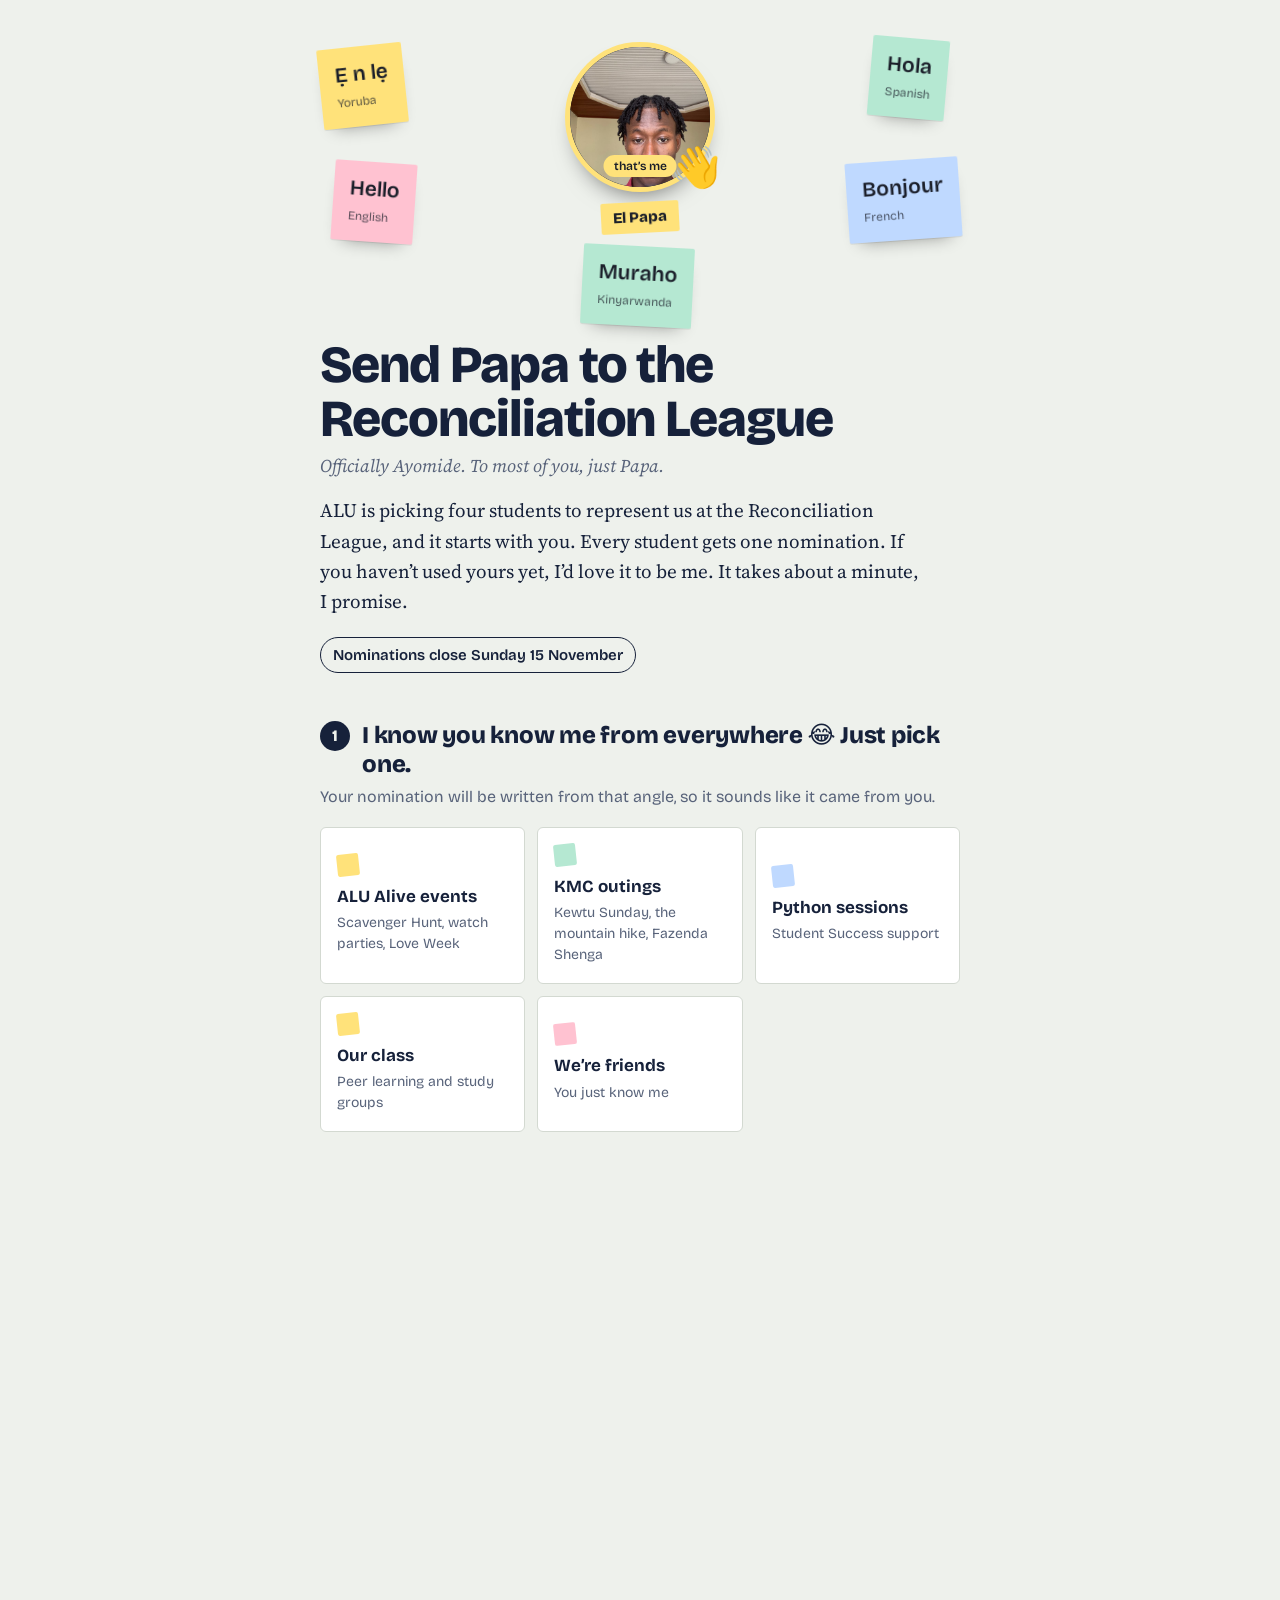
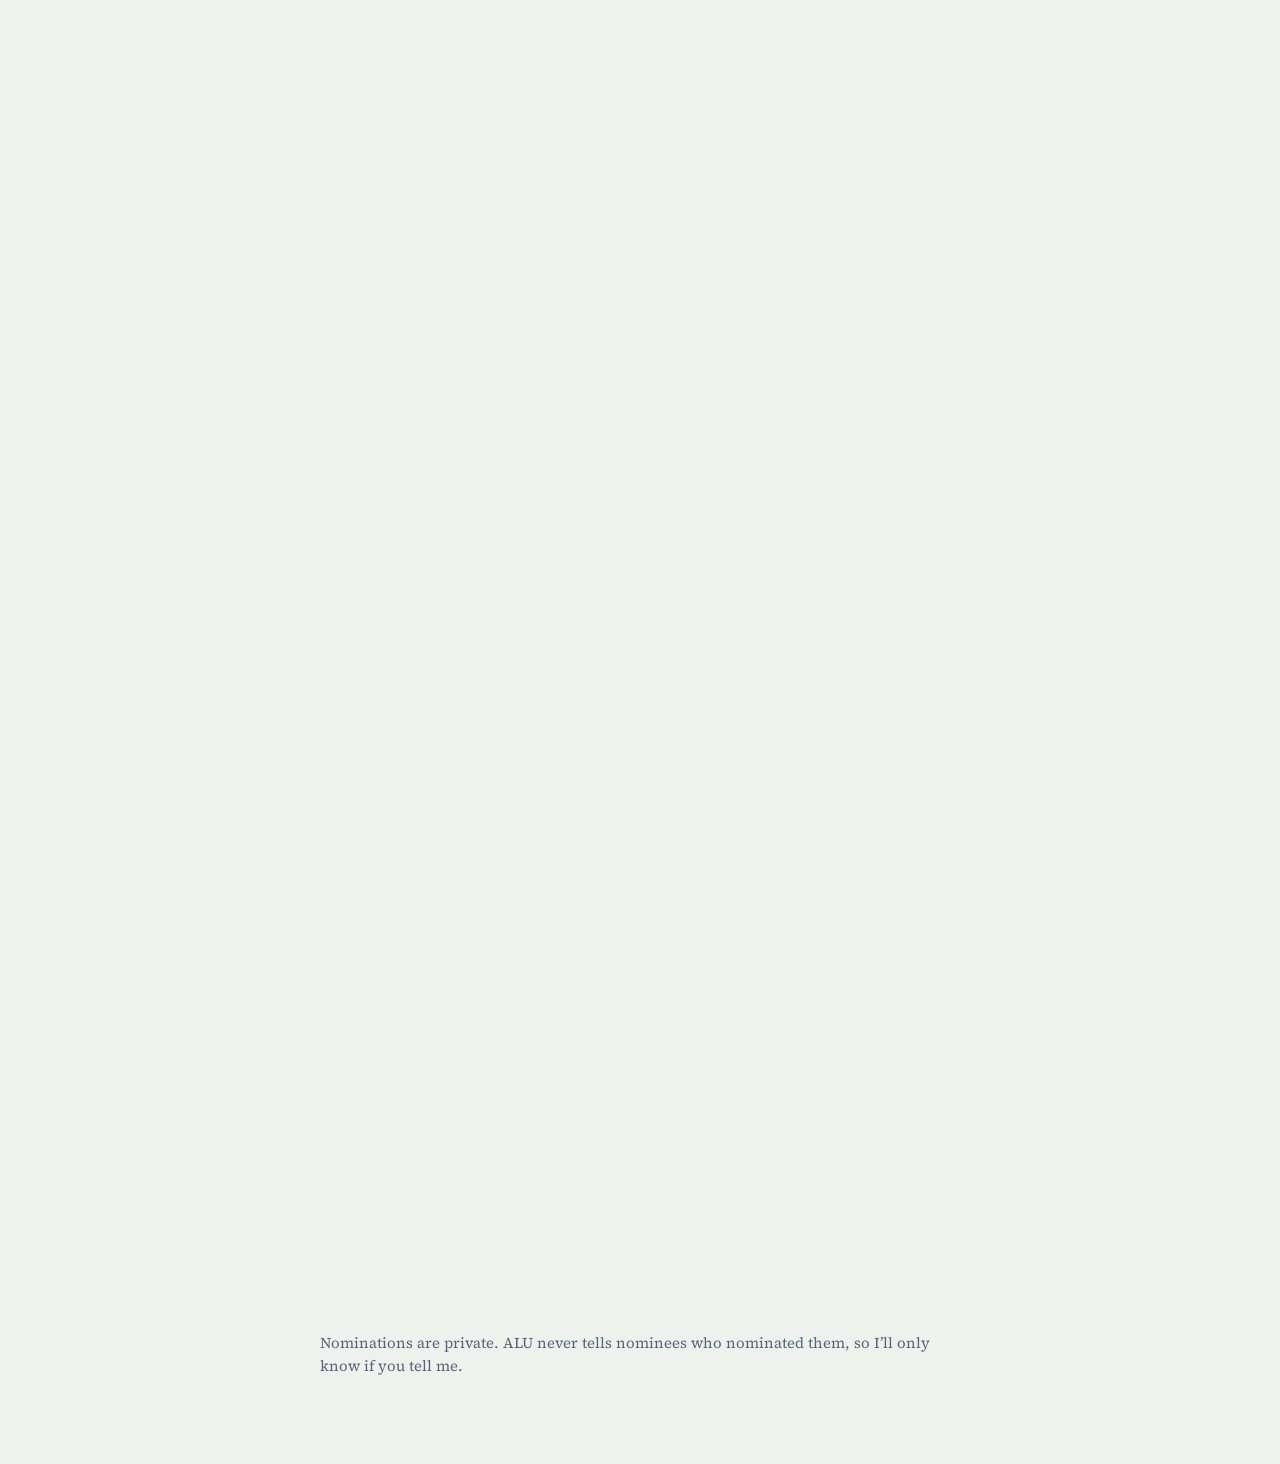
==== index.html @ b4399fe0 "first commit" ====
<!doctype html>
<html lang="en">
<head>
<meta charset="utf-8">
<meta name="viewport" content="width=device-width, initial-scale=1, viewport-fit=cover">
<title>Send Papa to the Reconciliation League</title>
<meta name="description" content="Nominate Ayomide (Papa) for ALU’s Reconciliation League Fellowship. Takes about a minute.">
<link rel="icon" href="data:image/svg+xml,<svg xmlns='http://www.w3.org/2000/svg' viewBox='0 0 100 100'><text y='.9em' font-size='90'>🌉</text></svg>">
<link rel="preconnect" href="https://fonts.googleapis.com">
<link rel="preconnect" href="https://fonts.gstatic.com" crossorigin>
<link href="https://fonts.googleapis.com/css2?family=Bricolage+Grotesque:opsz,wght@12..96,400;12..96,600;12..96,800&family=Source+Serif+4:ital,opsz,wght@0,8..60,400;0,8..60,600;1,8..60,400&display=swap" rel="stylesheet">
<link rel="stylesheet" href="style.css">
</head>
<body>
<main class="wrap">
  <div class="wall" aria-hidden="true">
    <div class="note n1">Ẹ n lẹ<small>Yoruba</small></div>
    <div class="note n2">Hello<small>English</small></div>
    <div class="note n3">Hola<small>Spanish</small></div>
    <div class="note n4">Bonjour<small>French</small></div>
    <div class="note n5">Muraho<small>Kinyarwanda</small></div>
    <div class="papa">
      <div class="face" id="face"><span class="initial">Papa<small>that’s me</small></span></div>
      <div class="wave">👋</div>
      <span class="tag">El Papa</span>
    </div>
  </div>

  <h1>Send Papa to the Reconciliation League</h1>
  <p class="aka">Officially Ayomide. To most of you, just Papa.</p>
  <p class="lede">ALU is picking four students to represent us at the Reconciliation League, and it starts with you. Every student gets one nomination. If you haven’t used yours yet, I’d love it to be me. It takes about a minute, I promise.</p>
  <span class="deadline">Nominations close Sunday 15 November</span>

  <section id="s1">
    <h2><span class="step">1</span>I know you know me from everywhere 😂 Just pick one.</h2>
    <p class="hint">Your nomination will be written from that angle, so it sounds like it came from you.</p>
    <div class="groups" id="groups"></div>
  </section>

  <section id="s2" class="locked" aria-disabled="true">
    <h2><span class="step">2</span>Your nomination is ready</h2>
    <p class="hint">This is the text you’ll paste into the form. <b>It’s good to go as it is.</b> If you want it to sound more like you, tap the text and change anything you like. Just keep it between 100 and 150 words. The counter below keeps track for you.</p>
    <label for="essay" class="sr">Your nomination text</label>
    <textarea id="essay" spellcheck="true"></textarea>
    <div class="meta">
      <span class="count" id="count" aria-live="polite">0 words</span>
      <button class="link" id="reset" type="button">Undo my changes</button>
    </div>
  </section>

  <section id="s3" class="locked" aria-disabled="true">
    <h2><span class="step">3</span>Now nominate me</h2>
    <ol class="how">
      <li><b>Tap the green button.</b> It copies your nomination and opens ALU’s nomination form in a new tab.</li>
      <li><b>The form will ask you to sign in.</b> Use your ALU student email, the one ending in @alustudent.com. Only students can nominate, so a personal email won’t work.</li>
      <li><b>Fill in my details.</b> Come back to this tab and use the copy buttons below for my name, email and year.</li>
      <li><b>Paste your nomination</b> into the box that asks why you’re nominating me, then submit.</li>
    </ol>
    <a class="cta" id="go" href="https://alu.tfaforms.net/368" target="_blank" rel="noopener">
      Copy my nomination and open the form
      <small>Opens in a new tab. Keep this one open for my details.</small>
    </a>

    <div class="fields" id="fields">
      <p class="fields-title">My details for the form</p>
    </div>

    <div class="after"><button class="ghost" id="done" type="button">Done! I nominated Papa</button></div>

    <div class="thanks" id="thanks" role="status">
      <h3>Ẹ ṣé gan!</h3>
      <p>That’s “thank you so much” in Yoruba, and I mean it. If I make the top ten, you’ll have been part of it.</p>
      <p>Papa</p>
    </div>

    <div class="deans" id="deans">
      <h2>Got two more minutes? 🎓 Nominate me for the Dean’s List too</h2>
      <p>Totally optional. It’s a separate nomination, open until 20 December, and I’ve set it up the same easy way.</p>
      <div class="row">
        <a class="btn2" id="deansLink" href="deans.html">Nominate Papa for the Dean’s List</a>
      </div>
    </div>
  </section>

  <p class="privacy">Nominations are private. ALU never tells nominees who nominated them, so I’ll only know if you tell me.</p>
</main>
<div class="toast" id="toast" role="status" aria-live="polite"></div>
<script src="shared.js"></script>
<script src="script.js"></script>
</body>
</html>
---- style.css ----
:root{
  --bg:#EEF1EC; --surface:#FFFFFF; --ink:#16213A; --muted:#58637A; --line:#D3D9D1;
  --accent:#1F5F4A; --accent-ink:#FFFFFF; --warn:#A33A2B;
  --note-y:#FFE27A; --note-p:#FFC2D1; --note-m:#B5E8D2; --note-b:#BFD9FF; --note-ink:#1B1F2A;
  --display:"Bricolage Grotesque", "Avenir Next", "Segoe UI", system-ui, sans-serif;
  --serif:"Source Serif 4", Georgia, "Times New Roman", serif;
  color-scheme: light;
  box-sizing:border-box;
  padding-top:env(safe-area-inset-top,0px);
  padding-bottom:env(safe-area-inset-bottom,0px);
}
@media (prefers-color-scheme: dark){
  :root:not([data-theme="light"]){
    --bg:#111924; --surface:#1A2433; --ink:#EAF0F7; --muted:#A3AEC0; --line:#2C384D;
    --accent:#62C9A3; --accent-ink:#0C1A14; --warn:#FF8E7C;
    --note-y:#EED46E; --note-p:#EDB2C1; --note-m:#A6D9C3; --note-b:#AFCAEE;
    color-scheme: dark;
  }
}
:root[data-theme="dark"]{
  --bg:#111924; --surface:#1A2433; --ink:#EAF0F7; --muted:#A3AEC0; --line:#2C384D;
  --accent:#62C9A3; --accent-ink:#0C1A14; --warn:#FF8E7C;
  --note-y:#EED46E; --note-p:#EDB2C1; --note-m:#A6D9C3; --note-b:#AFCAEE;
  color-scheme: dark;
}
*,*::before,*::after{box-sizing:inherit}
html{scroll-padding-top:env(safe-area-inset-top,0px)}
body{margin:0;background:var(--bg);color:var(--ink);font-family:var(--display);font-size:17px;line-height:1.5;-webkit-font-smoothing:antialiased;overflow-x:hidden}
.wrap{max-width:680px;margin:0 auto;padding:28px 20px 72px}

/* Hero: hello wall with Papa in the middle */
.wall{position:relative;height:280px;margin:4px 0 26px}
.note{position:absolute;padding:12px 16px 16px;background:var(--note-y);color:var(--note-ink);font-weight:600;font-size:21px;box-shadow:0 1px 0 rgba(0,0,0,.08),0 10px 18px -12px rgba(0,0,0,.45);border-radius:2px;--r:0deg;transform:rotate(var(--r))}
.note small{display:block;font-weight:400;font-size:12px;opacity:.7;margin-top:2px}
.n1{left:0;top:14px;--r:-6deg}
.n2{left:2%;top:130px;background:var(--note-p);--r:4deg}
.n3{right:2%;top:6px;background:var(--note-m);--r:5deg}
.n4{right:0;top:128px;background:var(--note-b);--r:-4deg}
.n5{left:calc(50% - 58px);top:214px;background:var(--note-m);--r:3deg}
.papa{position:absolute;left:50%;top:10px;translate:-50% 0;text-align:center;width:170px}
.face{width:150px;height:150px;margin:0 auto;border-radius:50%;background:var(--ink);color:var(--bg);display:grid;place-items:center;overflow:hidden;border:5px solid var(--note-y);box-shadow:0 14px 24px -14px rgba(0,0,0,.6);position:relative}
.face img{width:100%;height:100%;object-fit:cover}
.face .me{position:absolute;left:50%;bottom:10px;translate:-50% 0;padding:2px 10px;border-radius:999px;background:var(--note-y);color:var(--note-ink);font-size:12px;font-weight:600;white-space:nowrap}
.face .initial{font-size:44px;font-weight:800;letter-spacing:-.03em;line-height:1}
.face .initial small{display:block;font-size:13px;font-weight:600;letter-spacing:0;opacity:.75;margin-top:4px}
.wave{position:absolute;right:4px;top:96px;font-size:40px;transform-origin:70% 80%}
.tag{display:inline-block;margin-top:10px;padding:4px 12px;background:var(--note-y);color:var(--note-ink);font-weight:800;font-size:15px;transform:rotate(-3deg);border-radius:2px}
@media (prefers-reduced-motion: no-preference){
  .note{animation:stick .5s cubic-bezier(.2,1.4,.4,1) both, sway 5s ease-in-out .6s infinite}
  .n2{animation-delay:.12s,.9s}.n3{animation-delay:.24s,1.3s}.n4{animation-delay:.36s,1.7s}.n5{animation-delay:.48s,2.1s}
  .papa{animation:pop .6s cubic-bezier(.2,1.5,.4,1) .45s both}
  .face{animation:bob 3.2s ease-in-out 1.1s infinite}
  .wave{animation:wave 1.6s ease-in-out 1.2s infinite}
  @keyframes stick{from{opacity:0;translate:0 -18px;scale:1.08}to{opacity:1;translate:0 0;scale:1}}
  @keyframes sway{0%,100%{transform:rotate(var(--r))}50%{transform:rotate(calc(var(--r) * -0.4))}}
  @keyframes pop{from{opacity:0;scale:.6}to{opacity:1;scale:1}}
  @keyframes bob{0%,100%{translate:0 0}50%{translate:0 -6px}}
  @keyframes wave{0%,60%,100%{rotate:0deg}10%,30%{rotate:18deg}20%,40%{rotate:-10deg}}
}
@media (max-width:520px){
  .wall{height:330px}
  .note{font-size:17px;padding:9px 11px 12px}
  .n1{top:0}.n2{top:214px;left:0}.n3{top:0}.n4{top:214px}.n5{top:262px;left:calc(50% - 48px)}
  .papa{top:30px}
}

h1{font-size:clamp(34px,7vw,52px);line-height:1.04;font-weight:800;letter-spacing:-.02em;margin:0 0 6px}
.aka{font-family:var(--serif);font-style:italic;color:var(--muted);margin:0 0 16px;font-size:18px}
.lede{font-family:var(--serif);font-size:19px;line-height:1.6;margin:0 0 10px;max-width:60ch}
.deadline{display:inline-block;margin-top:10px;padding:6px 12px;border:1.5px solid var(--ink);border-radius:999px;font-weight:600;font-size:15px}

section{margin-top:48px}
h2{font-size:24px;font-weight:800;letter-spacing:-.01em;margin:0 0 6px;display:flex;gap:12px;align-items:baseline;line-height:1.2}
h2 .step{flex:none;display:inline-grid;place-items:center;width:30px;height:30px;border-radius:50%;background:var(--ink);color:var(--bg);font-size:16px;transform:translateY(-2px)}
.hint{color:var(--muted);margin:0 0 18px;font-size:16px;max-width:62ch}
.hint b{color:var(--ink)}

/* Group picker */
.groups{display:grid;grid-template-columns:repeat(auto-fill,minmax(190px,1fr));gap:12px}
.group{all:unset;cursor:pointer;display:block;padding:16px 16px 18px;background:var(--surface);border:1.5px solid var(--line);border-radius:6px;transition:transform .15s,border-color .15s}
.group strong{display:block;font-size:17px;line-height:1.3}
.group span{display:block;font-size:14px;color:var(--muted);margin-top:4px}
.group::before{content:"";display:block;width:22px;height:22px;background:var(--c);margin-bottom:10px;border-radius:2px;transform:rotate(-6deg)}
.group:hover{border-color:var(--ink)}
.group:focus-visible{outline:3px solid var(--accent);outline-offset:2px}
.group[aria-pressed="true"]{background:var(--c);color:var(--note-ink);border-color:var(--c);transform:rotate(-1deg)}
.group[aria-pressed="true"] span{color:var(--note-ink);opacity:.75}
.group[aria-pressed="true"]::before{background:var(--note-ink)}

.locked{opacity:.4;pointer-events:none;filter:saturate(.5)}

/* Essay */
textarea{width:100%;min-height:330px;padding:20px;border:1.5px solid var(--line);border-radius:6px;background:var(--surface);color:var(--ink);font-family:var(--serif);font-size:17px;line-height:1.65;resize:vertical}
textarea:focus-visible{outline:3px solid var(--accent);outline-offset:2px;border-color:transparent}
.meta{display:flex;justify-content:space-between;align-items:center;gap:12px;margin-top:8px;font-size:15px;color:var(--muted);flex-wrap:wrap}
.count.bad{color:var(--warn);font-weight:600}
.link{all:unset;cursor:pointer;color:var(--ink);text-decoration:underline;text-underline-offset:3px}
.link:focus-visible{outline:2px solid var(--accent);outline-offset:2px}

/* How-to steps */
.how{margin:0 0 22px;padding:0;list-style:none;counter-reset:how}
.how li{counter-increment:how;position:relative;padding:0 0 12px 40px;font-size:16px;line-height:1.5}
.how li::before{content:counter(how);position:absolute;left:0;top:0;width:26px;height:26px;border-radius:50%;border:1.5px solid var(--ink);display:grid;place-items:center;font-weight:600;font-size:14px}
.how b{font-weight:600}

/* Copy rows */
.fields{display:grid;gap:8px;margin:22px 0 20px}
.fields-title{font-weight:600;margin:0}
.field{display:flex;align-items:center;justify-content:space-between;gap:12px;padding:12px 14px;background:var(--surface);border:1.5px solid var(--line);border-radius:6px}
.field em{font-style:normal;color:var(--muted);font-size:14px;display:block}
.field b{font-weight:600;font-size:17px;word-break:break-word}
.chip{all:unset;cursor:pointer;flex:none;padding:7px 14px;border-radius:999px;border:1.5px solid var(--ink);font-weight:600;font-size:14px}
.chip:focus-visible{outline:3px solid var(--accent);outline-offset:2px}
.chip.ok{background:var(--accent);border-color:var(--accent);color:var(--accent-ink)}

.cta{display:block;text-align:center;text-decoration:none;padding:18px 22px;border-radius:8px;background:var(--accent);color:var(--accent-ink);font-weight:800;font-size:19px}
.cta:focus-visible{outline:3px solid var(--ink);outline-offset:3px}
.cta small{display:block;font-weight:400;font-size:14px;opacity:.85;margin-top:2px}
.after{margin-top:22px;text-align:center}
.ghost{all:unset;cursor:pointer;padding:12px 20px;border-radius:8px;border:1.5px solid var(--ink);font-weight:600}
.ghost:focus-visible{outline:3px solid var(--accent);outline-offset:2px}

/* Thanks */
.thanks{display:none;margin-top:30px;padding:28px 24px 30px;background:var(--note-y);color:var(--note-ink);transform:rotate(-1deg);border-radius:2px;box-shadow:0 14px 26px -16px rgba(0,0,0,.5)}
.thanks.show{display:block}
.thanks h3{margin:0 0 8px;font-size:28px;font-weight:800}
.thanks p{font-family:var(--serif);margin:0 0 8px;font-size:18px}
.confetti{position:fixed;top:-12px;width:10px;height:14px;pointer-events:none;z-index:20;border-radius:1px;animation:fall linear forwards}
@keyframes fall{to{transform:translate3d(var(--dx),110vh,0) rotate(var(--rot))}}

.privacy{margin-top:40px;color:var(--muted);font-size:15px;font-family:var(--serif)}
.toast{position:fixed;left:50%;bottom:calc(20px + env(safe-area-inset-bottom,0px));translate:-50% 0;background:var(--ink);color:var(--bg);padding:10px 18px;border-radius:999px;font-weight:600;font-size:15px;opacity:0;pointer-events:none;transition:opacity .2s;z-index:30;max-width:90vw;text-align:center}
.toast.show{opacity:1}
.sr{position:absolute;left:-9999px}

/* Dean's List (optional) */
.deans{margin-top:44px;padding:22px 20px 24px;background:var(--surface);border:1.5px dashed var(--line);border-radius:8px}
.deans h2{font-size:21px}
.deans p{color:var(--muted);font-size:16px;margin:0 0 14px}
.deans textarea{min-height:260px;font-size:16px}
.deans .row{display:flex;gap:10px;flex-wrap:wrap;margin-top:12px}
.deans .soon{color:var(--muted);font-size:15px;align-self:center}
.btn2{all:unset;cursor:pointer;padding:11px 18px;border-radius:8px;background:var(--ink);color:var(--bg);font-weight:600;text-decoration:none}
.btn2:focus-visible{outline:3px solid var(--accent);outline-offset:2px}
.deans .empty{font-style:italic}

/* Stats page */
.stat-big{font-size:clamp(64px,18vw,120px);font-weight:800;line-height:1;letter-spacing:-.04em;margin:10px 0 4px}
.stat-list{display:grid;gap:8px;margin-top:24px}
.stat-row{display:flex;justify-content:space-between;padding:12px 14px;background:var(--surface);border:1.5px solid var(--line);border-radius:6px}
.stat-row b{font-size:18px}
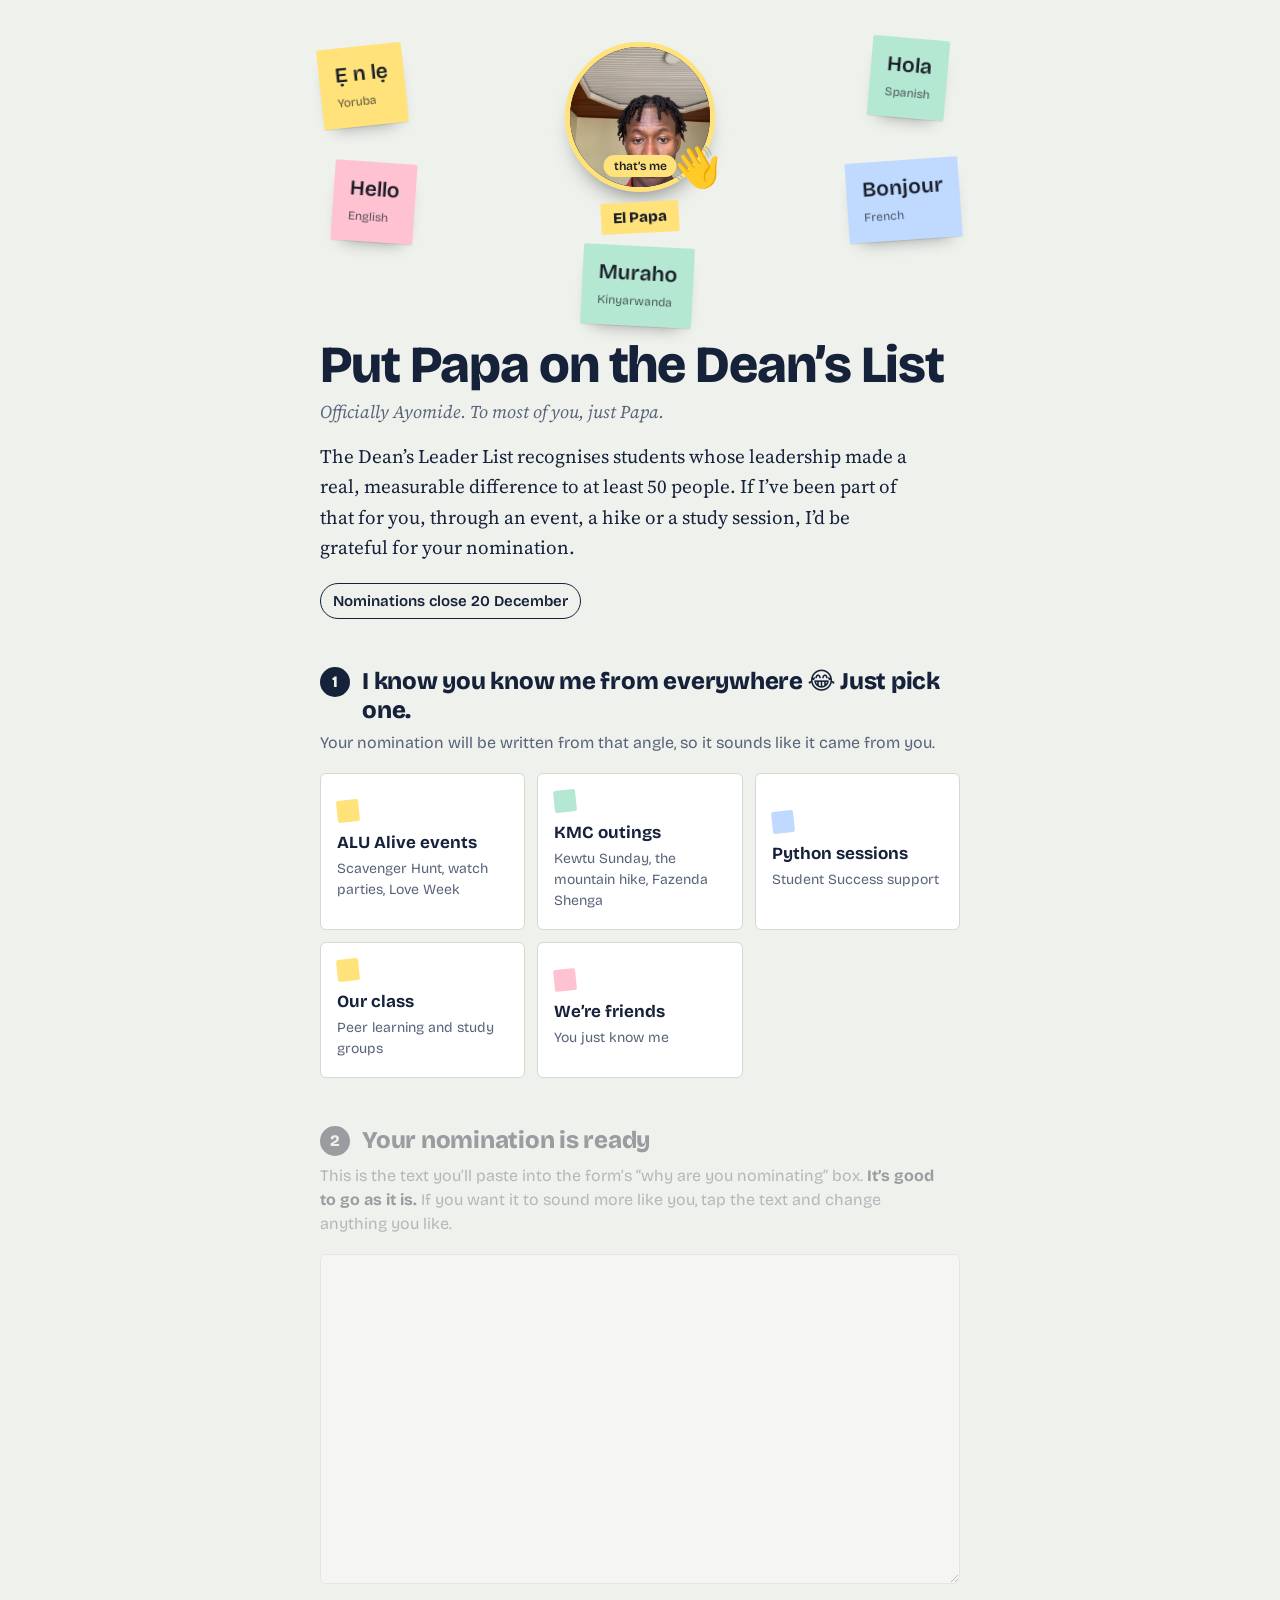
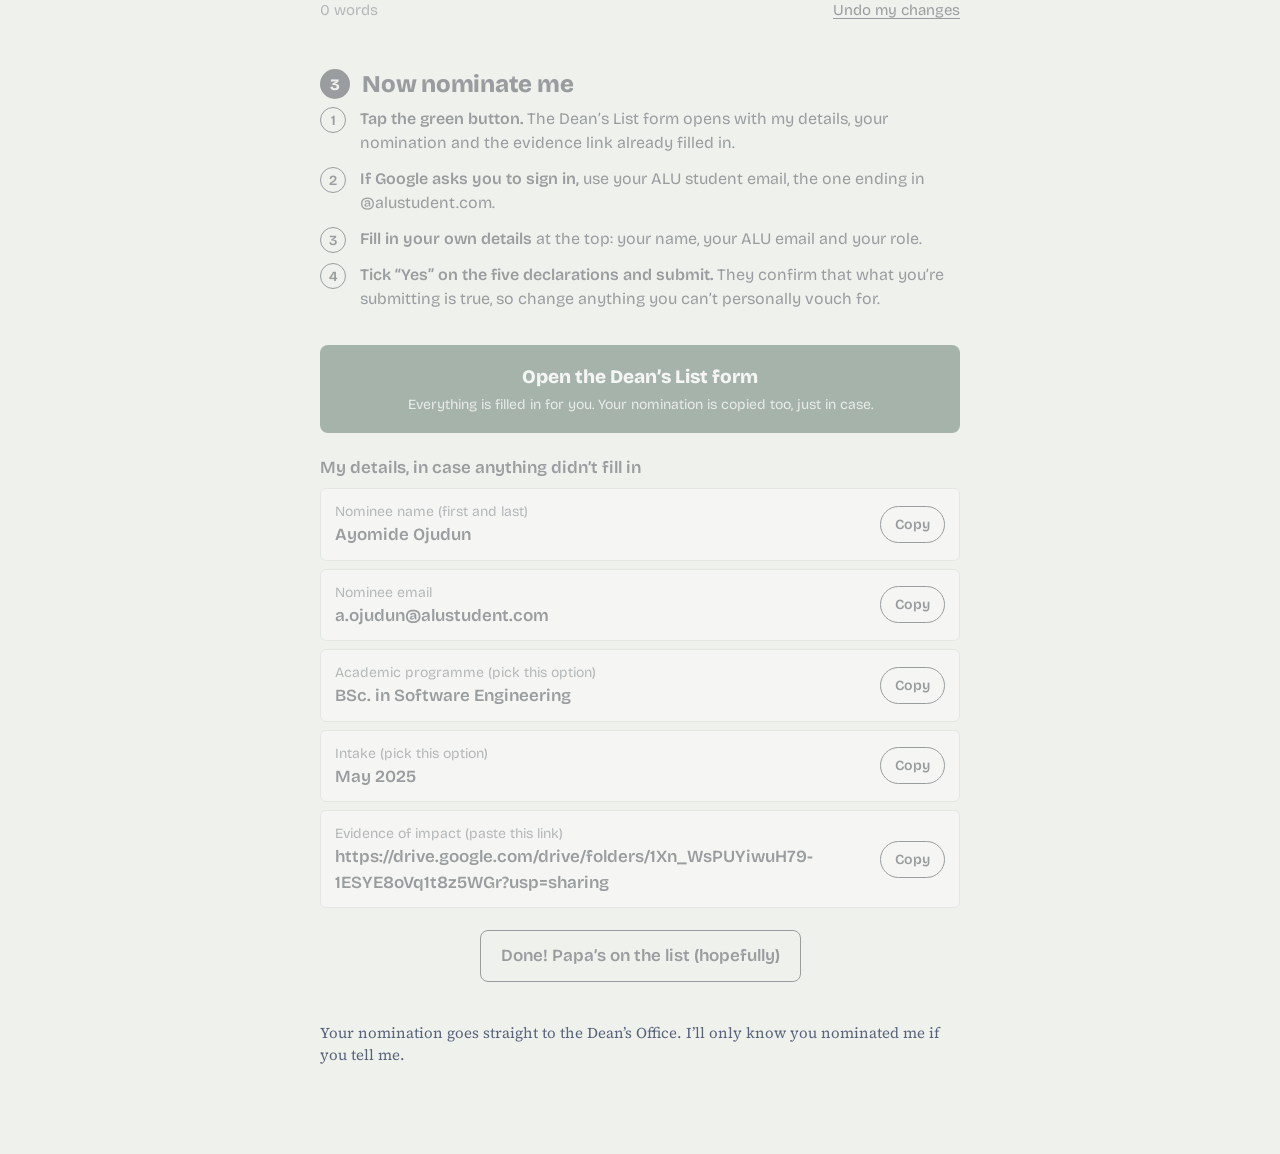
==== commit 71ab17d3: "taliored to deanlist" ====
--- a/index.html
+++ b/index.html
@@ -3,9 +3,9 @@
 <head>
 <meta charset="utf-8">
 <meta name="viewport" content="width=device-width, initial-scale=1, viewport-fit=cover">
-<title>Send Papa to the Reconciliation League</title>
-<meta name="description" content="Nominate Ayomide (Papa) for ALU’s Reconciliation League Fellowship. Takes about a minute.">
-<link rel="icon" href="data:image/svg+xml,<svg xmlns='http://www.w3.org/2000/svg' viewBox='0 0 100 100'><text y='.9em' font-size='90'>🌉</text></svg>">
+<title>Papa for the Dean’s List</title>
+<meta name="description" content="Nominate Ayomide (Papa) for ALU’s Dean’s Leader List. Takes about two minutes.">
+<link rel="icon" href="data:image/svg+xml,<svg xmlns='http://www.w3.org/2000/svg' viewBox='0 0 100 100'><text y='.9em' font-size='90'>🎓</text></svg>">
 <link rel="preconnect" href="https://fonts.googleapis.com">
 <link rel="preconnect" href="https://fonts.gstatic.com" crossorigin>
 <link href="https://fonts.googleapis.com/css2?family=Bricolage+Grotesque:opsz,wght@12..96,400;12..96,600;12..96,800&family=Source+Serif+4:ital,opsz,wght@0,8..60,400;0,8..60,600;1,8..60,400&display=swap" rel="stylesheet">
@@ -26,10 +26,10 @@
     </div>
   </div>
 
-  <h1>Send Papa to the Reconciliation League</h1>
+  <h1>Put Papa on the Dean’s List</h1>
   <p class="aka">Officially Ayomide. To most of you, just Papa.</p>
-  <p class="lede">ALU is picking four students to represent us at the Reconciliation League, and it starts with you. Every student gets one nomination. If you haven’t used yours yet, I’d love it to be me. It takes about a minute, I promise.</p>
-  <span class="deadline">Nominations close Sunday 15 November</span>
+  <p class="lede">The Dean’s Leader List recognises students whose leadership made a real, measurable difference to at least 50 people. If I’ve been part of that for you, through an event, a hike or a study session, I’d be grateful for your nomination.</p>
+  <span class="deadline">Nominations close 20 December</span>
 
   <section id="s1">
     <h2><span class="step">1</span>I know you know me from everywhere 😂 Just pick one.</h2>
@@ -39,7 +39,7 @@
 
   <section id="s2" class="locked" aria-disabled="true">
     <h2><span class="step">2</span>Your nomination is ready</h2>
-    <p class="hint">This is the text you’ll paste into the form. <b>It’s good to go as it is.</b> If you want it to sound more like you, tap the text and change anything you like. Just keep it between 100 and 150 words. The counter below keeps track for you.</p>
+    <p class="hint">This is the text you’ll paste into the form’s “why are you nominating” box. <b>It’s good to go as it is.</b> If you want it to sound more like you, tap the text and change anything you like.</p>
     <label for="essay" class="sr">Your nomination text</label>
     <textarea id="essay" spellcheck="true"></textarea>
     <div class="meta">
@@ -51,38 +51,31 @@
   <section id="s3" class="locked" aria-disabled="true">
     <h2><span class="step">3</span>Now nominate me</h2>
     <ol class="how">
-      <li><b>Tap the green button.</b> It copies your nomination and opens ALU’s nomination form in a new tab.</li>
-      <li><b>The form will ask you to sign in.</b> Use your ALU student email, the one ending in @alustudent.com. Only students can nominate, so a personal email won’t work.</li>
-      <li><b>Fill in my details.</b> Come back to this tab and use the copy buttons below for my name, email and year.</li>
-      <li><b>Paste your nomination</b> into the box that asks why you’re nominating me, then submit.</li>
+      <li><b>Tap the green button.</b> The Dean’s List form opens with my details, your nomination and the evidence link already filled in.</li>
+      <li><b>If Google asks you to sign in,</b> use your ALU student email, the one ending in @alustudent.com.</li>
+      <li><b>Fill in your own details</b> at the top: your name, your ALU email and your role.</li>
+      <li><b>Tick “Yes” on the five declarations and submit.</b> They confirm that what you’re submitting is true, so change anything you can’t personally vouch for.</li>
     </ol>
-    <a class="cta" id="go" href="https://alu.tfaforms.net/368" target="_blank" rel="noopener">
-      Copy my nomination and open the form
-      <small>Opens in a new tab. Keep this one open for my details.</small>
+    <a class="cta" id="go" href="https://docs.google.com/forms/d/e/1FAIpQLSceH_SEI4HLP_g3n-gmYNl29mjpC9BsT-lb0v7ZDl2UUuuXvw/viewform" target="_blank" rel="noopener">
+      Open the Dean’s List form
+      <small>Everything is filled in for you. Your nomination is copied too, just in case.</small>
     </a>
 
     <div class="fields" id="fields">
       <p class="fields-title">My details for the form</p>
     </div>
 
-    <div class="after"><button class="ghost" id="done" type="button">Done! I nominated Papa</button></div>
+    <div class="after"><button class="ghost" id="done" type="button">Done! Papa’s on the list (hopefully)</button></div>
 
     <div class="thanks" id="thanks" role="status">
       <h3>Ẹ ṣé gan!</h3>
-      <p>That’s “thank you so much” in Yoruba, and I mean it. If I make the top ten, you’ll have been part of it.</p>
+      <p>That’s “thank you so much” in Yoruba, and I mean it. Whatever the committee decides, thank you for vouching for me.</p>
       <p>Papa</p>
     </div>
 
-    <div class="deans" id="deans">
-      <h2>Got two more minutes? 🎓 Nominate me for the Dean’s List too</h2>
-      <p>Totally optional. It’s a separate nomination, open until 20 December, and I’ve set it up the same easy way.</p>
-      <div class="row">
-        <a class="btn2" id="deansLink" href="deans.html">Nominate Papa for the Dean’s List</a>
-      </div>
-    </div>
   </section>
 
-  <p class="privacy">Nominations are private. ALU never tells nominees who nominated them, so I’ll only know if you tell me.</p>
+  <p class="privacy">Your nomination goes straight to the Dean’s Office. I’ll only know you nominated me if you tell me.</p>
 </main>
 <div class="toast" id="toast" role="status" aria-live="polite"></div>
 <script src="shared.js"></script>
--- a/style.css
+++ b/style.css
@@ -133,16 +133,6 @@
 .toast.show{opacity:1}
 .sr{position:absolute;left:-9999px}
 
-/* Dean's List (optional) */
-.deans{margin-top:44px;padding:22px 20px 24px;background:var(--surface);border:1.5px dashed var(--line);border-radius:8px}
-.deans h2{font-size:21px}
-.deans p{color:var(--muted);font-size:16px;margin:0 0 14px}
-.deans textarea{min-height:260px;font-size:16px}
-.deans .row{display:flex;gap:10px;flex-wrap:wrap;margin-top:12px}
-.deans .soon{color:var(--muted);font-size:15px;align-self:center}
-.btn2{all:unset;cursor:pointer;padding:11px 18px;border-radius:8px;background:var(--ink);color:var(--bg);font-weight:600;text-decoration:none}
-.btn2:focus-visible{outline:3px solid var(--accent);outline-offset:2px}
-.deans .empty{font-style:italic}
 
 /* Stats page */
 .stat-big{font-size:clamp(64px,18vw,120px);font-weight:800;line-height:1;letter-spacing:-.04em;margin:10px 0 4px}
